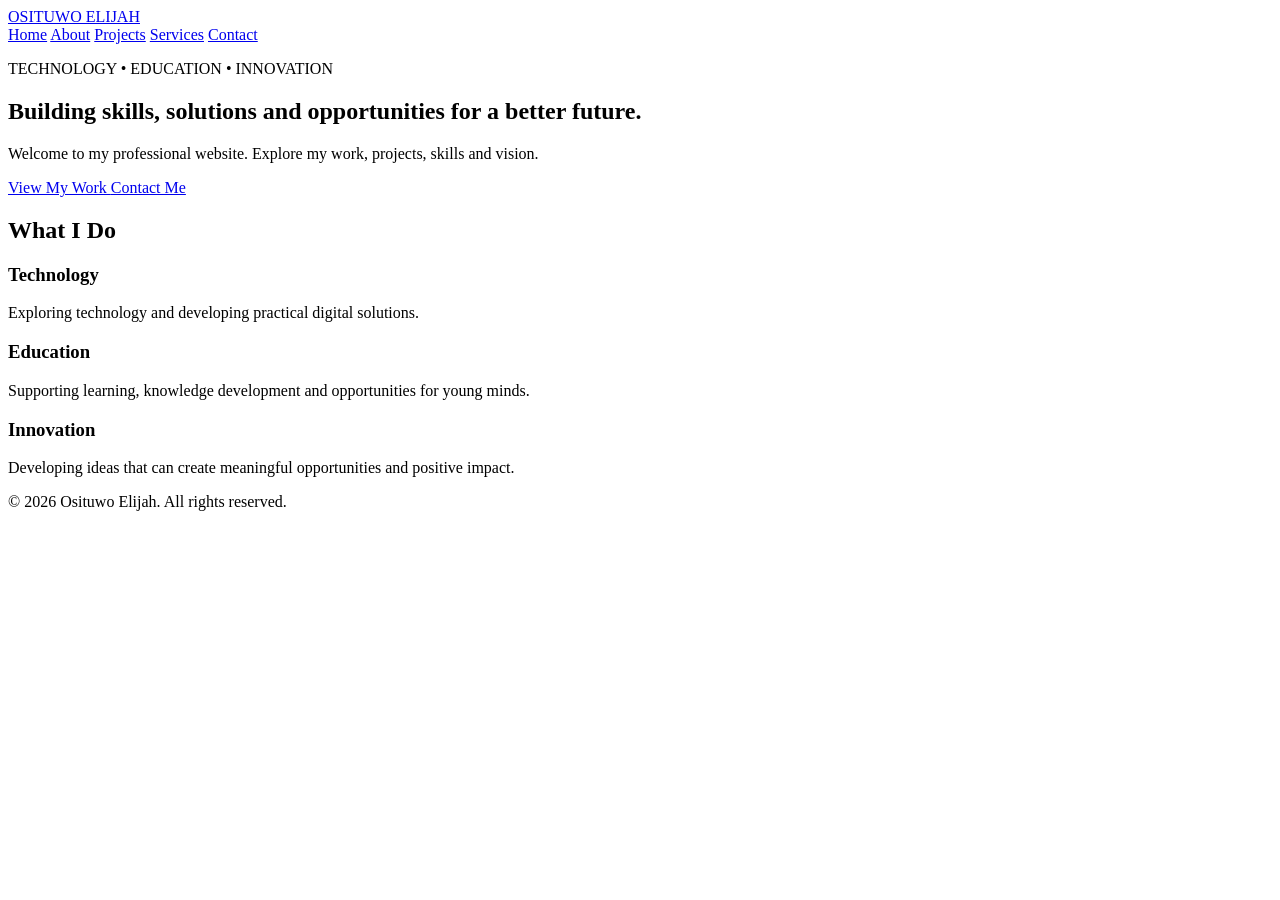
==== index.html @ 3e71adeb "Create professional homepage Initial HTML structure for professional website including header, main " ====
<!DOCTYPE html>
<html lang="en">

<head>
    <meta charset="UTF-8">

    <meta name="viewport" content="width=device-width, initial-scale=1.0">

    <meta
        name="description"
        content="Official professional website of Osituwo Elijah — technology, education, innovation and professional projects."
    >

    <title>Osituwo Elijah | Technology • Education • Innovation</title>

    <link rel="stylesheet" href="css/style.css">
</head>

<body>

    <header>
        <nav>

            <a href="index.html" class="logo">
                OSITUWO ELIJAH
            </a>

            <div class="nav-links">
                <a href="index.html">Home</a>
                <a href="about.html">About</a>
                <a href="projects.html">Projects</a>
                <a href="services.html">Services</a>
                <a href="contact.html">Contact</a>
            </div>

        </nav>
    </header>


    <main>

        <section class="hero">

            <p class="eyebrow">
                TECHNOLOGY • EDUCATION • INNOVATION
            </p>

            <h1>
                Building skills, solutions and opportunities for a better future.
            </h1>

            <p class="hero-text">
                Welcome to my professional website. Explore my work,
                projects, skills and vision.
            </p>

            <div class="hero-buttons">
                <a href="projects.html" class="button">
                    View My Work
                </a>

                <a href="contact.html" class="button secondary">
                    Contact Me
                </a>
            </div>

        </section>


        <section class="intro">

            <h2>What I Do</h2>

            <div class="cards">

                <article class="card">
                    <h3>Technology</h3>
                    <p>
                        Exploring technology and developing practical
                        digital solutions.
                    </p>
                </article>

                <article class="card">
                    <h3>Education</h3>
                    <p>
                        Supporting learning, knowledge development and
                        opportunities for young minds.
                    </p>
                </article>

                <article class="card">
                    <h3>Innovation</h3>
                    <p>
                        Developing ideas that can create meaningful
                        opportunities and positive impact.
                    </p>
                </article>

            </div>

        </section>

    </main>


    <footer>

        <p>
            © 2026 Osituwo Elijah. All rights reserved.
        </p>

    </footer>

</body>

</html>
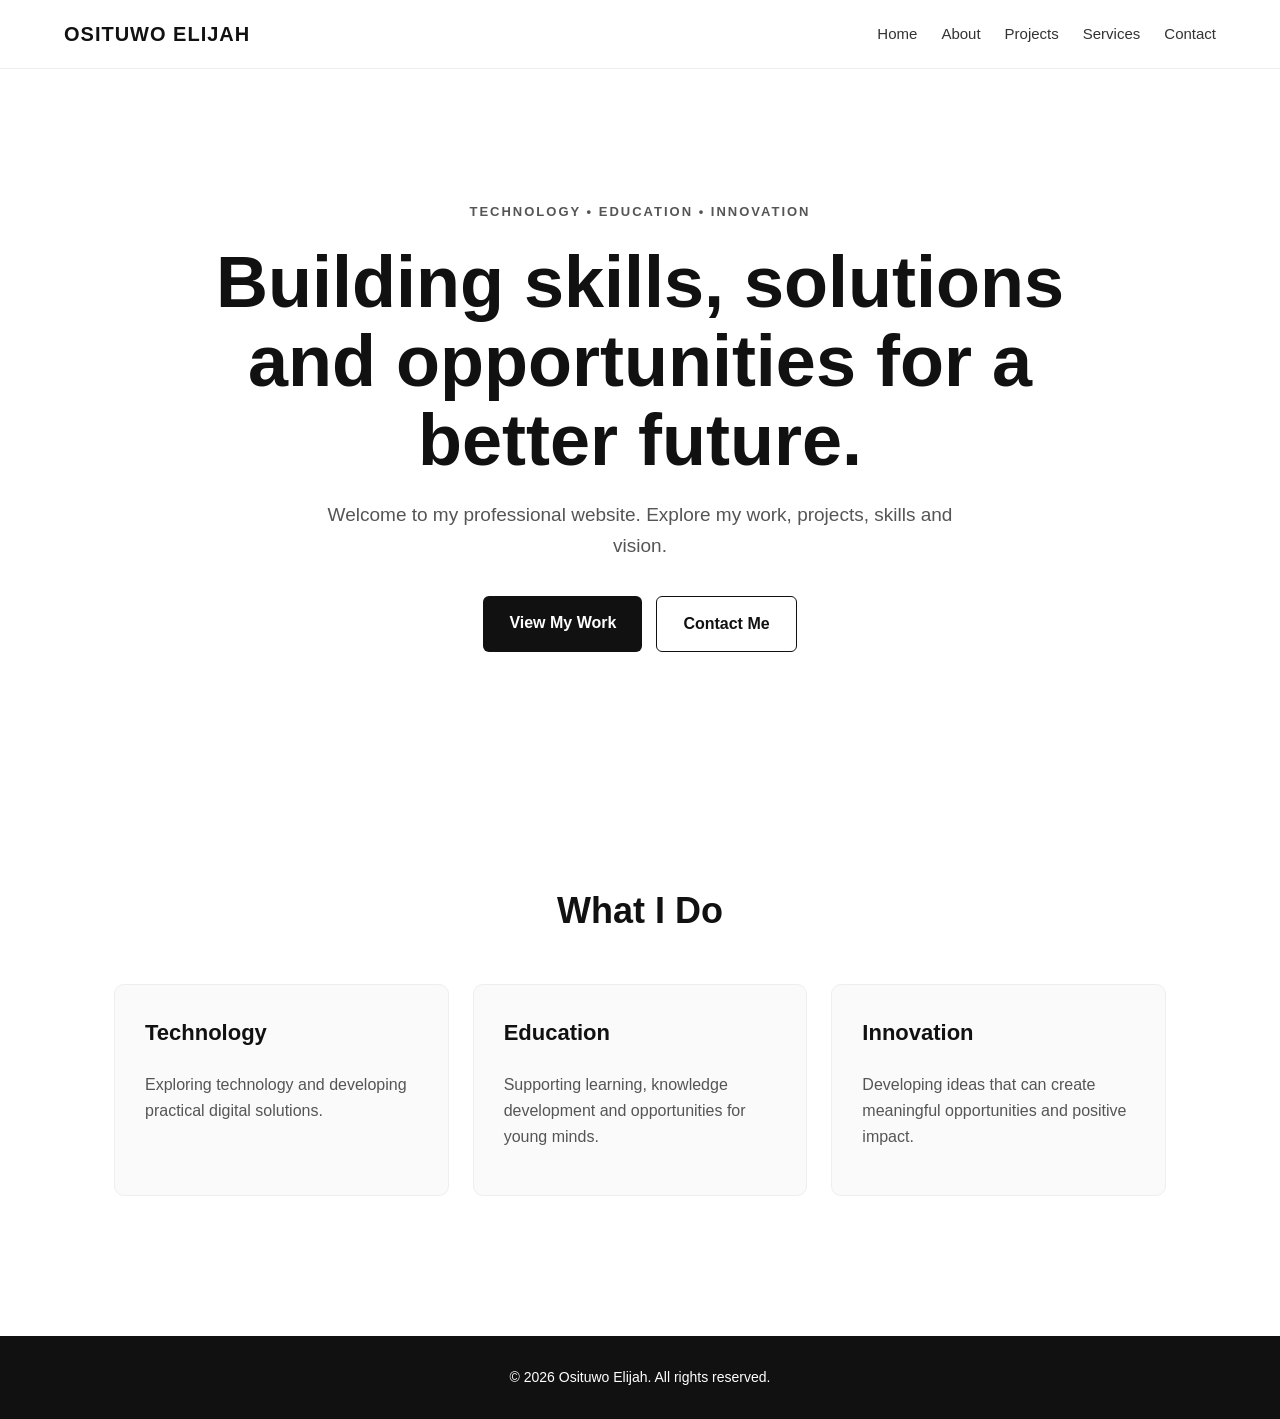
==== commit 5ae1888a: "<script src="js/script.js"></script> file <script src="js/script.js"></script>" ====
--- a/index.html
+++ b/index.html
@@ -111,7 +111,7 @@
         </p>
 
     </footer>
-
+<script src="js/script.js"></script>
 </body>
 
 </html>
--- a/css/style.css
+++ b/css/style.css
@@ -0,0 +1,222 @@
+/* ================================
+   OSITUWO ELIJAH
+   Professional Personal Website
+   ================================ */
+
+* {
+    box-sizing: border-box;
+}
+
+html {
+    scroll-behavior: smooth;
+}
+
+body {
+    margin: 0;
+    font-family: Arial, Helvetica, sans-serif;
+    background: #ffffff;
+    color: #111111;
+    line-height: 1.6;
+}
+
+/* ================================
+   HEADER
+   ================================ */
+
+header {
+    background: #ffffff;
+    border-bottom: 1px solid #eeeeee;
+    position: sticky;
+    top: 0;
+    z-index: 1000;
+}
+
+nav {
+    max-width: 1200px;
+    margin: auto;
+    padding: 18px 24px;
+
+    display: flex;
+    justify-content: space-between;
+    align-items: center;
+}
+
+.logo {
+    color: #111111;
+    text-decoration: none;
+    font-size: 20px;
+    font-weight: 700;
+    letter-spacing: 1px;
+}
+
+.nav-links {
+    display: flex;
+    gap: 24px;
+}
+
+.nav-links a {
+    color: #333333;
+    text-decoration: none;
+    font-size: 15px;
+    font-weight: 500;
+}
+
+.nav-links a:hover {
+    color: #000000;
+}
+
+/* ================================
+   HERO
+   ================================ */
+
+.hero {
+    max-width: 1000px;
+    margin: auto;
+    padding: 120px 24px;
+    text-align: center;
+}
+
+.eyebrow {
+    font-size: 13px;
+    font-weight: 700;
+    letter-spacing: 2px;
+    color: #555555;
+}
+
+.hero h1 {
+    max-width: 850px;
+    margin: 20px auto;
+
+    font-size: clamp(42px, 7vw, 72px);
+    line-height: 1.1;
+}
+
+.hero-text {
+    max-width: 650px;
+    margin: 0 auto 35px;
+
+    font-size: 19px;
+    color: #555555;
+}
+
+.hero-buttons {
+    display: flex;
+    justify-content: center;
+    gap: 14px;
+    flex-wrap: wrap;
+}
+
+.button {
+    display: inline-block;
+    padding: 14px 26px;
+
+    background: #111111;
+    color: #ffffff;
+
+    text-decoration: none;
+    border-radius: 6px;
+
+    font-weight: 600;
+}
+
+.button:hover {
+    opacity: 0.85;
+}
+
+.button.secondary {
+    background: #ffffff;
+    color: #111111;
+    border: 1px solid #111111;
+}
+
+/* ================================
+   INTRODUCTION
+   ================================ */
+
+.intro {
+    max-width: 1100px;
+    margin: auto;
+    padding: 80px 24px;
+}
+
+.intro h2 {
+    text-align: center;
+    font-size: 36px;
+    margin-bottom: 45px;
+}
+
+.cards {
+    display: grid;
+    grid-template-columns: repeat(3, 1fr);
+    gap: 24px;
+}
+
+.card {
+    padding: 30px;
+    border: 1px solid #eeeeee;
+    border-radius: 10px;
+    background: #fafafa;
+}
+
+.card h3 {
+    margin-top: 0;
+    font-size: 22px;
+}
+
+.card p {
+    color: #555555;
+}
+
+/* ================================
+   FOOTER
+   ================================ */
+
+footer {
+    margin-top: 60px;
+    padding: 30px 24px;
+
+    background: #111111;
+    color: #ffffff;
+
+    text-align: center;
+}
+
+footer p {
+    margin: 0;
+    font-size: 14px;
+}
+
+/* ================================
+   MOBILE RESPONSIVENESS
+   ================================ */
+
+@media (max-width: 768px) {
+
+    nav {
+        flex-direction: column;
+        gap: 15px;
+    }
+
+    .nav-links {
+        gap: 14px;
+        flex-wrap: wrap;
+        justify-content: center;
+    }
+
+    .hero {
+        padding: 80px 20px;
+    }
+
+    .hero h1 {
+        font-size: 42px;
+    }
+
+    .hero-text {
+        font-size: 17px;
+    }
+
+    .cards {
+        grid-template-columns: 1fr;
+    }
+
+  }
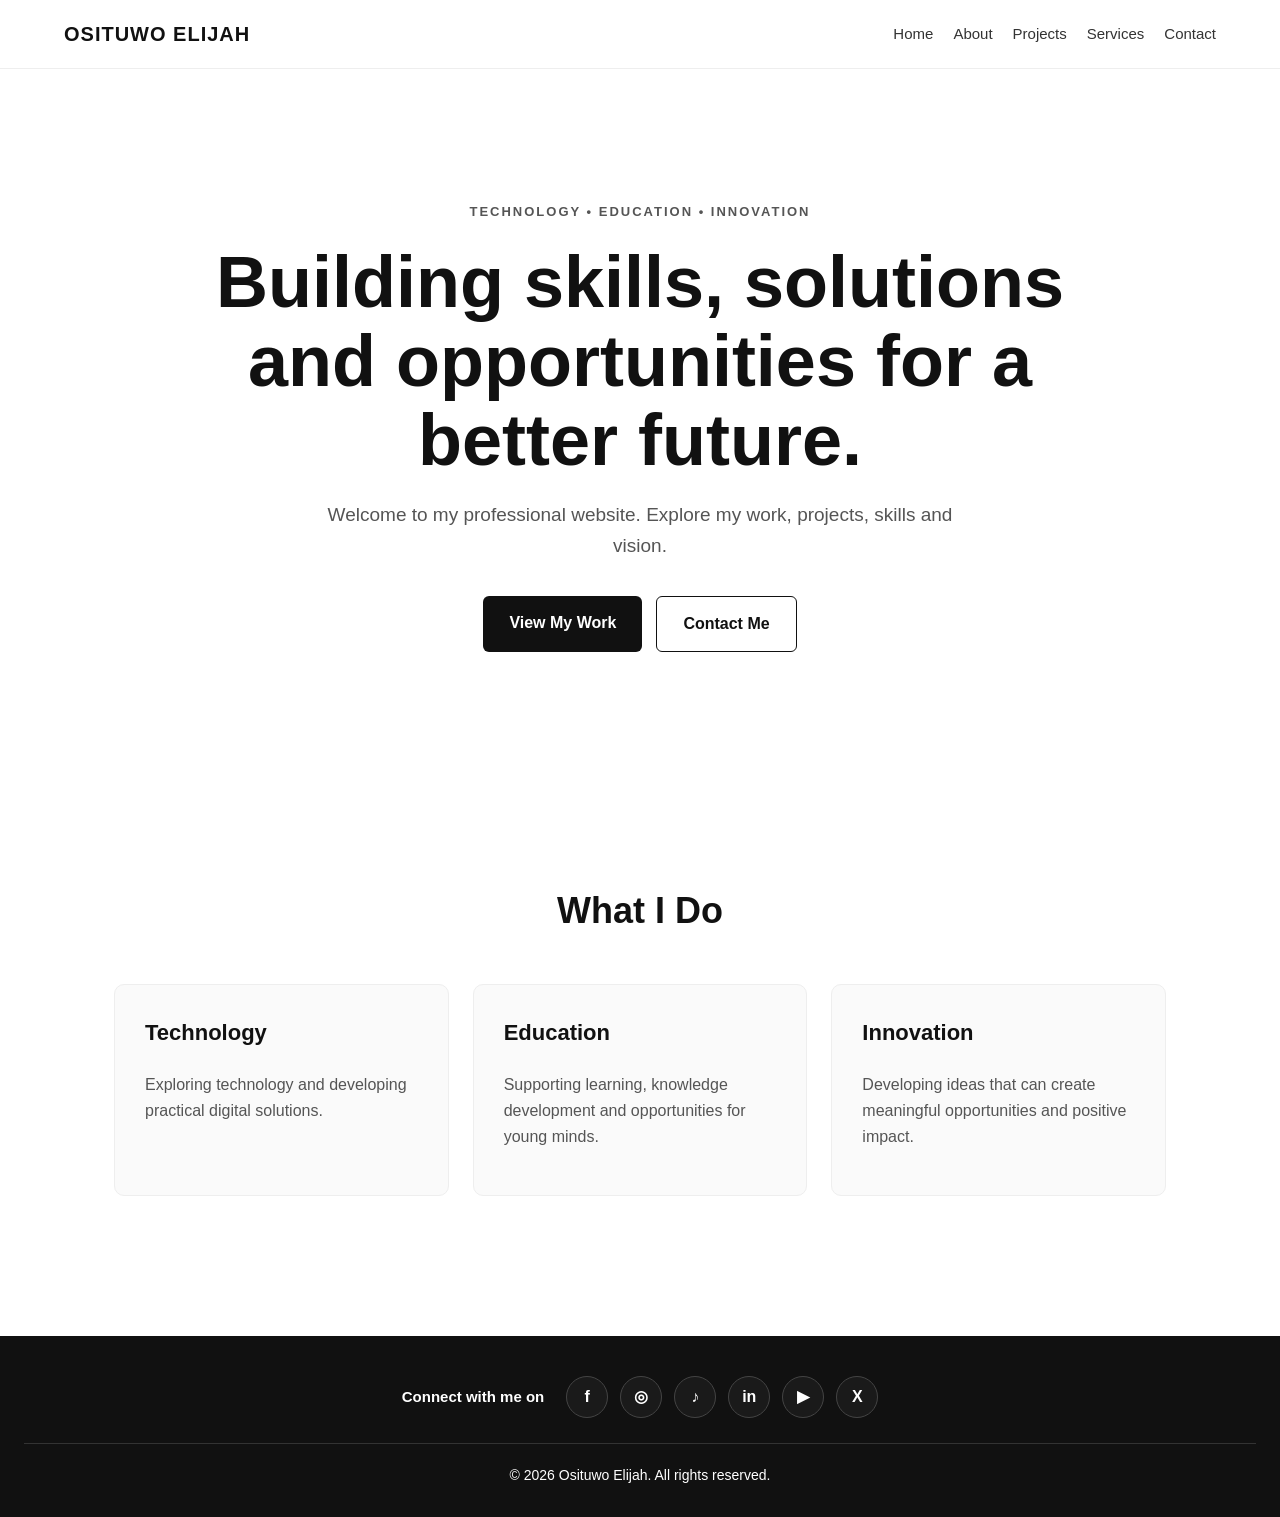
==== commit 0000e275: "Add social media links to footer" ====
--- a/index.html
+++ b/index.html
@@ -106,12 +106,72 @@
 
     <footer>
 
-        <p>
-            © 2026 Osituwo Elijah. All rights reserved.
-        </p>
+    <div class="social-footer">
 
-    </footer>
-<script src="js/script.js"></script>
-</body>
+        <span>Connect with me on</span>
 
-</html>
+        <div class="social-links">
+
+            <a
+                href="https://www.facebook.com/share/19FEL71coT/"
+                target="_blank"
+                rel="noopener noreferrer"
+                aria-label="Facebook"
+            >
+                f
+            </a>
+
+            <a
+                href="https://www.instagram.com/osituwoelijah?stkn=azJ5azQybHVvZnBu"
+                target="_blank"
+                rel="noopener noreferrer"
+                aria-label="Instagram"
+            >
+                ◎
+            </a>
+
+            <a
+                href="https://www.tiktok.com/@osituwoelijah?_r=1&_t=ZS-99mfUoc1j1A"
+                target="_blank"
+                rel="noopener noreferrer"
+                aria-label="TikTok"
+            >
+                ♪
+            </a>
+
+            <a
+                href="https://www.linkedin.com/in/elijah-osituwo-457358439"
+                target="_blank"
+                rel="noopener noreferrer"
+                aria-label="LinkedIn"
+            >
+                in
+            </a>
+
+            <a
+                href="https://youtube.com/@elijahosituwo?si=ujZFB8Efl4pD7dH2"
+                target="_blank"
+                rel="noopener noreferrer"
+                aria-label="YouTube"
+            >
+                ▶
+            </a>
+
+            <a
+                href="https://x.com/Osituwo_Elijah"
+                target="_blank"
+                rel="noopener noreferrer"
+                aria-label="X"
+            >
+                X
+            </a>
+
+        </div>
+
+    </div>
+
+    <p class="copyright">
+        © 2026 Osituwo Elijah. All rights reserved.
+    </p>
+
+                </footer>
--- a/css/style.css
+++ b/css/style.css
@@ -51,7 +51,9 @@
 
 .nav-links {
     display: flex;
-    gap: 24px;
+    gap: 20px;
+    flex-wrap: wrap;
+    justify-content: center;
 }
 
 .nav-links a {
@@ -219,4 +221,605 @@
         grid-template-columns: 1fr;
     }
 
-  }
+  }/* ================================
+   CONTACT PAGE
+   ================================ */
+
+.contact-section {
+    max-width: 1000px;
+    margin: auto;
+    padding: 80px 24px;
+}
+
+.contact-container {
+    max-width: 700px;
+    margin: auto;
+}
+
+.contact-container h1 {
+    margin: 15px 0;
+    font-size: clamp(42px, 7vw, 64px);
+    line-height: 1.1;
+}
+
+.contact-intro {
+    margin-bottom: 40px;
+    color: #555555;
+    font-size: 18px;
+}
+
+.contact-form {
+    display: flex;
+    flex-direction: column;
+    gap: 24px;
+}
+
+.form-group {
+    display: flex;
+    flex-direction: column;
+    gap: 8px;
+}
+
+.form-group label {
+    font-weight: 600;
+    font-size: 15px;
+}
+
+.form-group input,
+.form-group textarea {
+    width: 100%;
+    padding: 15px 16px;
+
+    font-family: inherit;
+    font-size: 16px;
+
+    color: #111111;
+    background: #ffffff;
+
+    border: 1px solid #dddddd;
+    border-radius: 6px;
+
+    outline: none;
+}
+
+.form-group input:focus,
+.form-group textarea:focus {
+    border-color: #111111;
+}
+
+.form-group textarea {
+    resize: vertical;
+    min-height: 180px;
+}
+
+.contact-form .button {
+    border: none;
+    cursor: pointer;
+    font-size: 16px;
+}
+
+.contact-note {
+    margin-top: 40px;
+    padding-top: 25px;
+    border-top: 1px solid #eeeeee;
+}
+
+.contact-note p {
+    color: #666666;
+    font-size: 15px;
+   }
+
+/* ================================
+   ABOUT PAGE
+   ================================ */
+
+.about-hero {
+    padding: 90px 24px 60px;
+    text-align: center;
+}
+
+.about-container {
+    max-width: 900px;
+    margin: auto;
+}
+
+.about-hero h1 {
+    margin: 15px 0;
+    font-size: clamp(42px, 7vw, 68px);
+    line-height: 1.1;
+    text-transform: none;
+}
+
+.about-role {
+    max-width: 750px;
+    margin: 20px auto;
+    font-size: 18px;
+    font-weight: 600;
+    color: #333333;
+}
+
+.about-intro {
+    max-width: 650px;
+    margin: 0 auto 30px;
+    font-size: 18px;
+    color: #555555;
+}
+
+.about-hero blockquote {
+    max-width: 650px;
+    margin: 35px auto 0;
+    padding: 20px 25px;
+    border-left: 3px solid #111111;
+    text-align: left;
+    font-size: 20px;
+    font-style: italic;
+    color: #333333;
+}
+
+.about-content {
+    padding: 40px 24px 80px;
+}
+
+.about-section {
+    margin-bottom: 60px;
+}
+
+.about-section h2 {
+    margin-bottom: 20px;
+    font-size: 32px;
+    line-height: 1.2;
+}
+
+.about-section p {
+    margin-bottom: 18px;
+    color: #444444;
+    font-size: 17px;
+}
+
+.about-section ul {
+    margin: 20px 0 25px;
+    padding-left: 25px;
+}
+
+.about-section li {
+    margin-bottom: 10px;
+    color: #444444;
+    font-size: 16px;
+}
+
+
+/* ================================
+   ABOUT PAGE MOBILE
+   ================================ */
+
+@media (max-width: 768px) {
+
+    .about-hero {
+        padding: 65px 20px 45px;
+    }
+
+    .about-hero h1 {
+        font-size: 42px;
+    }
+
+    .about-role {
+        font-size: 16px;
+    }
+
+    .about-intro {
+        font-size: 17px;
+    }
+
+    .about-hero blockquote {
+        font-size: 18px;
+        padding: 18px 20px;
+    }
+
+    .about-content {
+        padding: 30px 20px 60px;
+    }
+
+    .about-section {
+        margin-bottom: 45px;
+    }
+
+    .about-section h2 {
+        font-size: 28px;
+    }
+
+    .about-section p {
+        font-size: 16px;
+    }
+
+       }
+
+/* ================================
+   PROJECTS PAGE
+   ================================ */
+
+.projects-hero {
+    padding: 90px 24px 60px;
+    text-align: center;
+}
+
+.projects-container {
+    max-width: 1000px;
+    margin: auto;
+}
+
+.projects-hero h1 {
+    max-width: 850px;
+    margin: 15px auto 20px;
+    font-size: clamp(42px, 7vw, 68px);
+    line-height: 1.1;
+}
+
+.projects-intro {
+    max-width: 700px;
+    margin: auto;
+    color: #555555;
+    font-size: 18px;
+}
+
+
+/* ================================
+   PROJECT CONTENT
+   ================================ */
+
+.projects-content {
+    padding: 40px 24px 80px;
+}
+
+.project-card {
+    margin-bottom: 50px;
+    border: 1px solid #eeeeee;
+    border-radius: 14px;
+    overflow: hidden;
+    background: #ffffff;
+}
+
+.project-media {
+    display: grid;
+    grid-template-columns: 1fr 1fr;
+    gap: 1px;
+    background: #eeeeee;
+}
+
+.project-image-placeholder,
+.project-video-placeholder {
+    min-height: 260px;
+
+    display: flex;
+    align-items: center;
+    justify-content: center;
+
+    background: #f5f5f5;
+}
+
+.project-image-placeholder span,
+.project-video-placeholder span {
+    color: #777777;
+    font-size: 14px;
+    font-weight: 700;
+    letter-spacing: 1px;
+}
+
+.project-details {
+    padding: 35px;
+}
+
+.project-category {
+    margin: 0 0 12px;
+    color: #666666;
+    font-size: 12px;
+    font-weight: 700;
+    letter-spacing: 2px;
+}
+
+.project-details h2 {
+    margin: 0 0 20px;
+    font-size: 32px;
+    line-height: 1.2;
+}
+
+.project-details p {
+    margin-bottom: 18px;
+    color: #444444;
+    font-size: 17px;
+}
+
+.project-status {
+    display: inline-block;
+    margin-top: 8px;
+    padding: 8px 14px;
+    border: 1px solid #dddddd;
+    border-radius: 30px;
+    color: #555555;
+    font-size: 13px;
+    font-weight: 600;
+}
+
+
+/* ================================
+   PROJECTS MOBILE
+   ================================ */
+
+@media (max-width: 768px) {
+
+    .projects-hero {
+        padding: 65px 20px 45px;
+    }
+
+    .projects-hero h1 {
+        font-size: 42px;
+    }
+
+    .projects-intro {
+        font-size: 17px;
+    }
+
+    .projects-content {
+        padding: 30px 20px 60px;
+    }
+
+    .project-media {
+        grid-template-columns: 1fr;
+    }
+
+    .project-image-placeholder,
+    .project-video-placeholder {
+        min-height: 210px;
+    }
+
+    .project-details {
+        padding: 28px 22px;
+    }
+
+    .project-details h2 {
+        font-size: 28px;
+    }
+
+    .project-details p {
+        font-size: 16px;
+    }
+
+   }
+/* ================================
+   SERVICES PAGE
+   ================================ */
+
+.services-hero {
+    max-width: 1000px;
+    margin: auto;
+    padding: 90px 24px 60px;
+    text-align: center;
+}
+
+.services-hero h1 {
+    margin: 15px 0 20px;
+    font-size: clamp(44px, 7vw, 68px);
+    line-height: 1.1;
+}
+
+.services-hero > p:last-child {
+    max-width: 650px;
+    margin: 0 auto;
+    font-size: 19px;
+    color: #555555;
+}
+
+
+/* ================================
+   SERVICES LIST
+   ================================ */
+
+.services-list {
+    max-width: 1100px;
+    margin: auto;
+    padding: 40px 24px 90px;
+
+    display: grid;
+    grid-template-columns: repeat(2, 1fr);
+    gap: 24px;
+}
+
+.services-list article {
+    padding: 35px;
+
+    background: #fafafa;
+    border: 1px solid #eeeeee;
+    border-radius: 12px;
+
+    transition:
+        transform 0.2s ease,
+        border-color 0.2s ease,
+        box-shadow 0.2s ease;
+}
+
+.services-list article:hover {
+    transform: translateY(-5px);
+    border-color: #dddddd;
+    box-shadow: 0 10px 30px rgba(0, 0, 0, 0.06);
+}
+
+.services-list h2 {
+    margin-top: 0;
+    margin-bottom: 14px;
+
+    font-size: 24px;
+    line-height: 1.3;
+}
+
+.services-list p {
+    margin: 0;
+
+    color: #555555;
+    font-size: 16px;
+}
+
+
+/* ================================
+   SERVICES CTA
+   ================================ */
+
+.services-cta {
+    margin-top: 20px;
+    padding: 80px 24px;
+
+    background: #111111;
+    color: #ffffff;
+
+    text-align: center;
+}
+
+.services-cta h2 {
+    margin: 0 0 15px;
+
+    font-size: clamp(32px, 5vw, 48px);
+    line-height: 1.2;
+}
+
+.services-cta p {
+    max-width: 600px;
+    margin: 0 auto 30px;
+
+    color: #cccccc;
+    font-size: 17px;
+}
+
+.services-cta .button {
+    background: #ffffff;
+    color: #111111;
+}
+
+
+/* ================================
+   SERVICES MOBILE
+   ================================ */
+
+@media (max-width: 768px) {
+
+    .services-hero {
+        padding: 65px 20px 45px;
+    }
+
+    .services-hero h1 {
+        font-size: 42px;
+    }
+
+    .services-hero > p:last-child {
+        font-size: 17px;
+    }
+
+    .services-list {
+        grid-template-columns: 1fr;
+        padding: 30px 20px 60px;
+    }
+
+    .services-list article {
+        padding: 28px;
+    }
+
+    .services-list h2 {
+        font-size: 22px;
+    }
+
+    .services-cta {
+        padding: 65px 20px;
+    }
+
+       }
+
+/* ================================
+   SOCIAL FOOTER
+   ================================ */
+
+.social-footer {
+    padding: 10px 0 25px;
+
+    display: flex;
+    justify-content: center;
+    align-items: center;
+    gap: 22px;
+
+    flex-wrap: wrap;
+}
+
+.social-footer > span {
+    font-size: 15px;
+    font-weight: 600;
+}
+
+.social-links {
+    display: flex;
+    align-items: center;
+    justify-content: center;
+    gap: 12px;
+    flex-wrap: wrap;
+}
+
+.social-links a {
+    width: 42px;
+    height: 42px;
+
+    display: flex;
+    align-items: center;
+    justify-content: center;
+
+    border: 1px solid #444444;
+    border-radius: 50%;
+
+    color: #ffffff;
+    background: #1a1a1a;
+
+    text-decoration: none;
+
+    font-size: 16px;
+    font-weight: 700;
+
+    transition:
+        transform 0.2s ease,
+        background 0.2s ease,
+        border-color 0.2s ease;
+}
+
+.social-links a:hover {
+    transform: translateY(-3px);
+
+    background: #ffffff;
+    color: #111111;
+
+    border-color: #ffffff;
+}
+
+.copyright {
+    margin: 0;
+    padding-top: 20px;
+
+    border-top: 1px solid #333333;
+
+    font-size: 14px;
+}
+
+
+/* ================================
+   SOCIAL FOOTER MOBILE
+   ================================ */
+
+@media (max-width: 768px) {
+
+    .social-footer {
+        flex-direction: column;
+        gap: 15px;
+    }
+
+    .social-links {
+        gap: 10px;
+    }
+
+    .social-links a {
+        width: 40px;
+        height: 40px;
+    }
+
+}
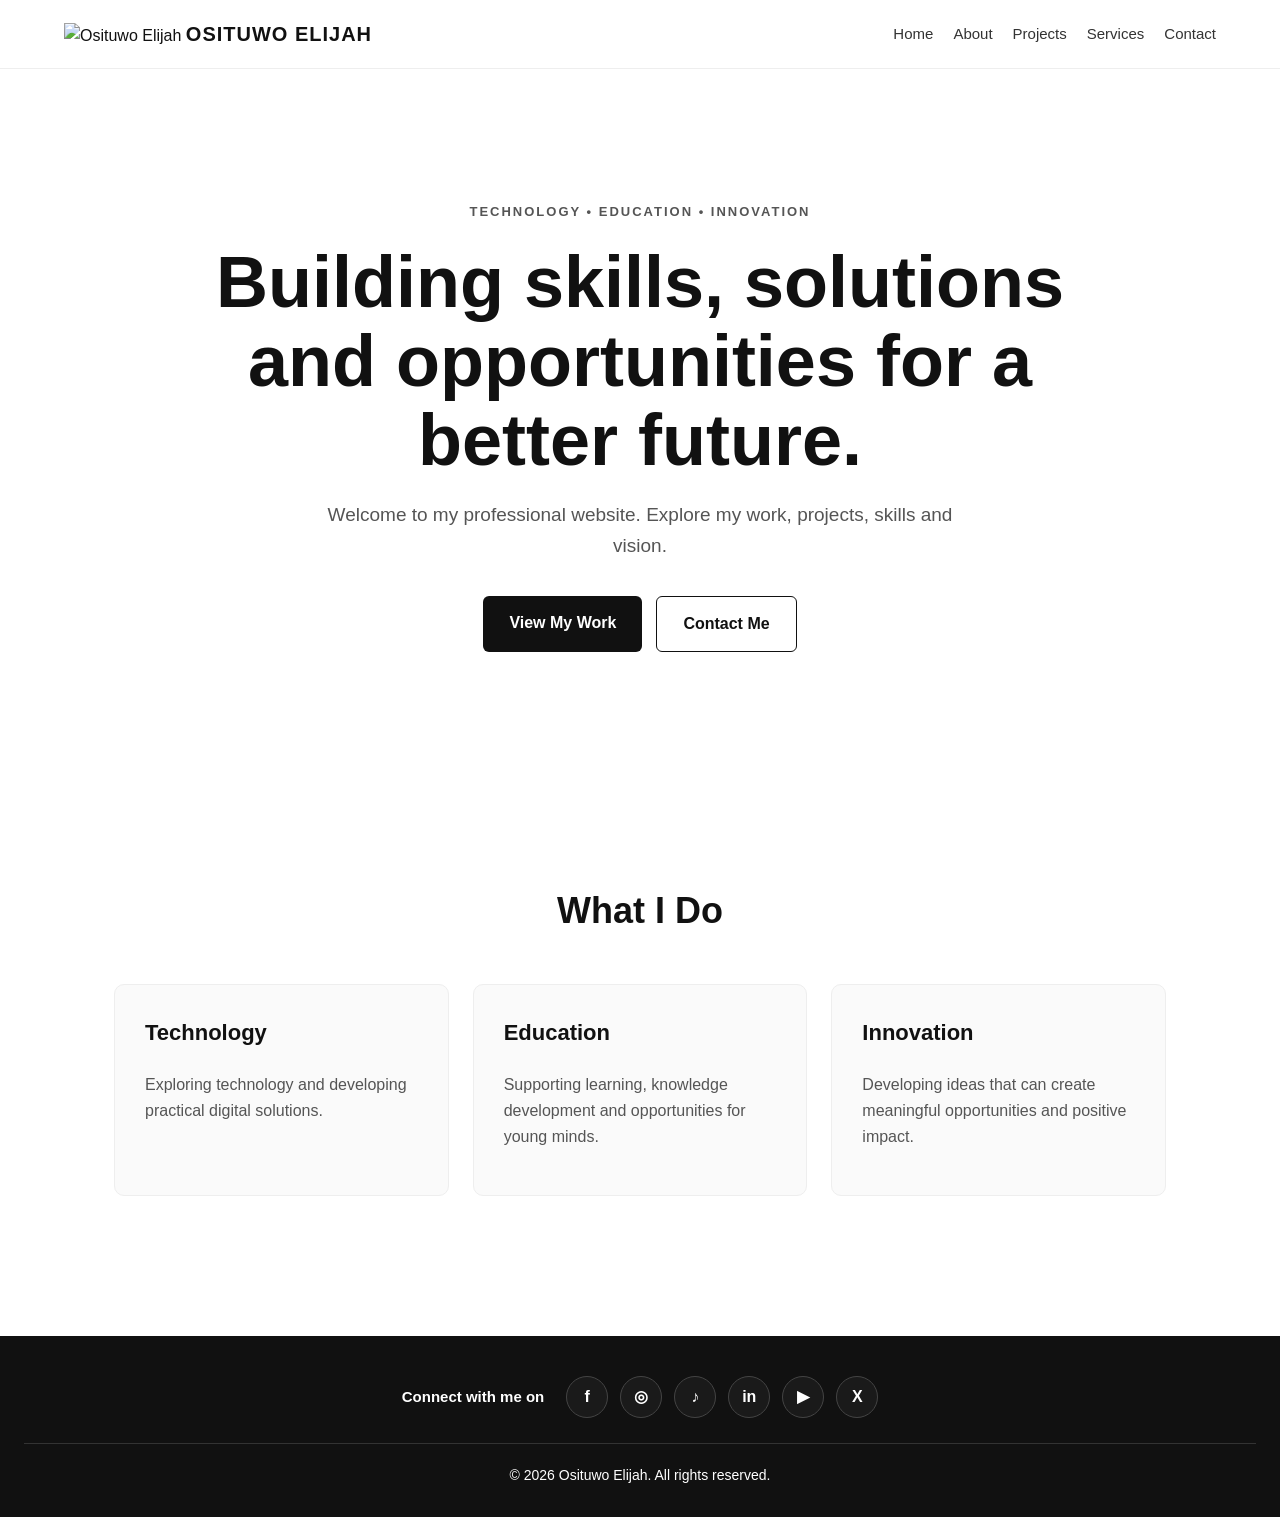
==== commit d557e2a0: "Refactor header and navigation links in index.html Updated navigation structure and added profile im" ====
--- a/index.html
+++ b/index.html
@@ -21,11 +21,19 @@
     <header>
         <nav>
 
-            <a href="index.html" class="logo">
-                OSITUWO ELIJAH
-            </a>
+    <div class="brand">
+        <img
+            src="media/profile/images/osituwo-elijah-profile-1.jpg"
+            alt="Osituwo Elijah"
+            class="profile-photo"
+        >
 
-            <div class="nav-links">
+        <a href="index.html" class="logo">
+            OSITUWO ELIJAH
+        </a>
+    </div>
+
+    <div class="nav-links">
                 <a href="index.html">Home</a>
                 <a href="about.html">About</a>
                 <a href="projects.html">Projects</a>
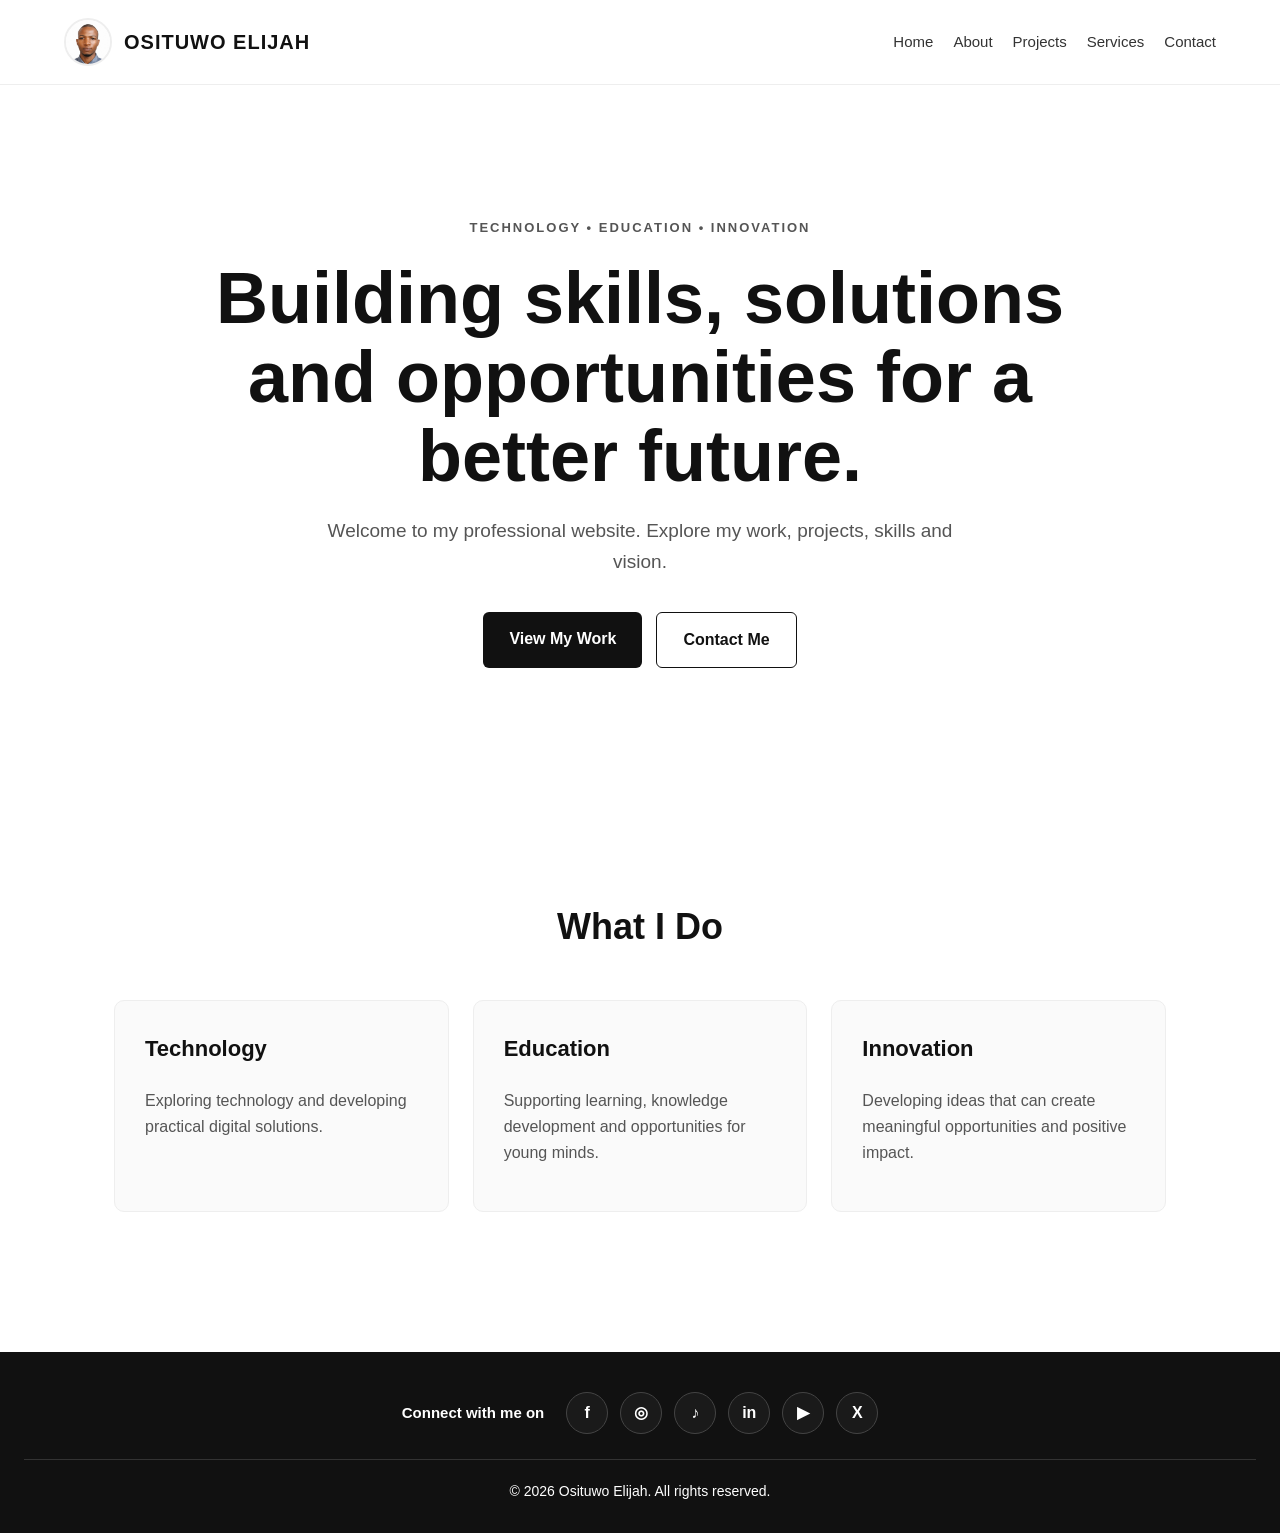
==== commit 95ddd65c: "Update profile image source path in index.html" ====
--- a/index.html
+++ b/index.html
@@ -23,7 +23,7 @@
 
     <div class="brand">
         <img
-            src="media/profile/images/osituwo-elijah-profile-1.jpg"
+            src="osituwo-elijah-profile-1.jpg"
             alt="Osituwo Elijah"
             class="profile-photo"
         >
--- a/css/style.css
+++ b/css/style.css
@@ -823,3 +823,39 @@
     }
 
 }
+
+/* ================================
+   HEADER PROFILE PHOTO
+   ================================ */
+
+.brand {
+    display: flex;
+    align-items: center;
+    gap: 12px;
+}
+
+.profile-photo {
+    width: 48px;
+    height: 48px;
+    object-fit: cover;
+    border-radius: 50%;
+    border: 2px solid #eeeeee;
+}
+
+
+/* ================================
+   PROFILE PHOTO MOBILE
+   ================================ */
+
+@media (max-width: 768px) {
+
+    .brand {
+        justify-content: center;
+    }
+
+    .profile-photo {
+        width: 44px;
+        height: 44px;
+    }
+
+   }
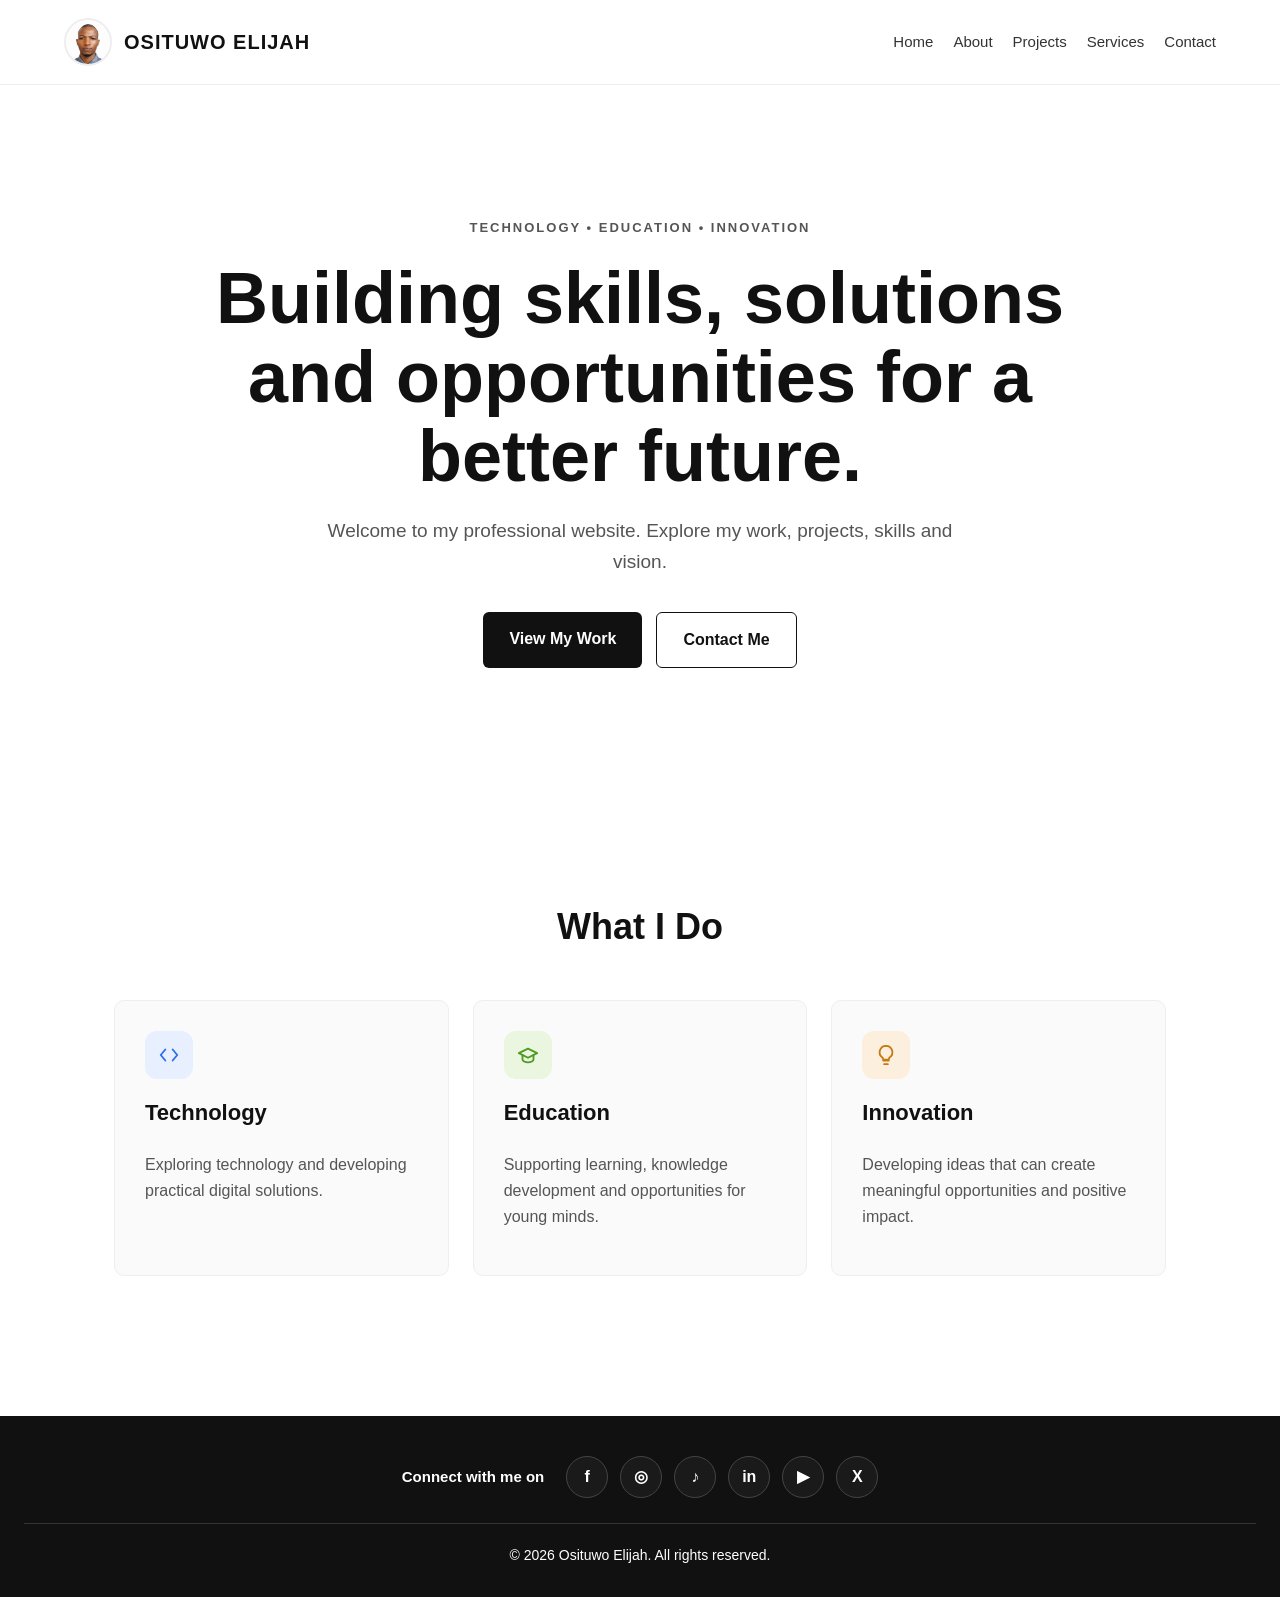
==== commit 2fe28dea: "Add SVG icons to card articles in index.html Added SVG icons for Technology, Education, and Innovati" ====
--- a/index.html
+++ b/index.html
@@ -2,6 +2,8 @@
 <html lang="en">
 
 <head>
+    <meta name="description" content="Official website of Osituwo Elijah Ayokunle — educator, technology enthusiast, entrepreneur, lifelong learner and aspiring screenwriter.">
+    <meta name="google-site-verification" content="LD27-Y62OhfT6VyfavSx4kHKRczrAdN1XxXwiYrrGJ4" />
     <meta charset="UTF-8">
 
     <meta name="viewport" content="width=device-width, initial-scale=1.0">
@@ -82,6 +84,11 @@
             <div class="cards">
 
                 <article class="card">
+                    <div class="icon-badge blue">
+  <svg viewBox="0 0 24 24" fill="none" stroke="currentColor" stroke-width="2" stroke-linecap="round" stroke-linejoin="round">
+    <polyline points="8 6 3 12 8 18"/><polyline points="16 6 21 12 16 18"/>
+  </svg>
+                    </div>
                     <h3>Technology</h3>
                     <p>
                         Exploring technology and developing practical
@@ -90,6 +97,11 @@
                 </article>
 
                 <article class="card">
+                    <div class="icon-badge green">
+  <svg viewBox="0 0 24 24" fill="none" stroke="currentColor" stroke-width="2" stroke-linecap="round" stroke-linejoin="round">
+    <path d="M22 10 12 5 2 10l10 5 10-5z"/><path d="M6 12v5c0 1.5 2.7 3 6 3s6-1.5 6-3v-5"/>
+  </svg>
+                    </div>
                     <h3>Education</h3>
                     <p>
                         Supporting learning, knowledge development and
@@ -98,6 +110,12 @@
                 </article>
 
                 <article class="card">
+                    <div class="icon-badge amber">
+  <svg viewBox="0 0 24 24" fill="none" stroke="currentColor" stroke-width="2" stroke-linecap="round" stroke-linejoin="round">
+    <path d="M9 18h6"/><path d="M10 22h4"/>
+    <path d="M12 2a7 7 0 0 0-4 12.7c.6.5 1 1.3 1 2.3h6c0-1 .4-1.8 1-2.3A7 7 0 0 0 12 2z"/>
+  </svg>
+                    </div>
                     <h3>Innovation</h3>
                     <p>
                         Developing ideas that can create meaningful
--- a/css/style.css
+++ b/css/style.css
@@ -859,3 +859,77 @@
     }
 
    }
+
+.id-card img {
+  width: 100%;      /* image shrinks/grows with its container */
+  height: auto;      /* keeps proportions correct, never stretched */
+  display: block;
+  border-radius: 10px;
+}
+
+.id-deck {
+  display: flex;
+  flex-direction: column;  /* stacked by default — good for phones */
+  gap: 16px;
+  max-width: 920px;
+  margin: 0 auto;
+}
+
+/* Once the screen is wide enough (tablet/laptop), go side by side */
+@media (min-width: 760px) {
+  .id-deck {
+    flex-direction: row;
+  }
+  .id-card {
+    flex: 1;
+  }
+}
+.video-wrap{
+  position: relative;
+  width: 100%;
+  max-width: 1080px;
+  margin: 0 auto;
+  border-radius: 10px;
+  overflow: hidden;
+}
+
+.responsive-video{
+  width: 100%;
+  height: auto;
+  display: block;
+}
+
+.sound-toggle{
+  position: absolute;
+  bottom: 14px;
+  right: 14px;
+  width: 42px;
+  height: 42px;
+  border-radius: 50%;
+  border: none;
+  background: rgba(0,0,0,0.55);
+  color: #fff;
+  font-size: 18px;
+  cursor: pointer;
+  display: flex;
+  align-items: center;
+  justify-content: center;
+}
+
+.sound-toggle:hover{
+  background: rgba(0,0,0,0.75);
+       }
+.icon-badge{
+  width: 48px;
+  height: 48px;
+  border-radius: 12px;
+  display: flex;
+  align-items: center;
+  justify-content: center;
+  margin-bottom: 16px;
+}
+.icon-badge svg{ width: 22px; height: 22px; }
+
+.icon-badge.blue{ background:#e8f0ff; color:#2b6fee; }
+.icon-badge.green{ background:#eaf6df; color:#4f9a1f; }
+.icon-badge.amber{ background:#fdefdd; color:#c47a12; }
